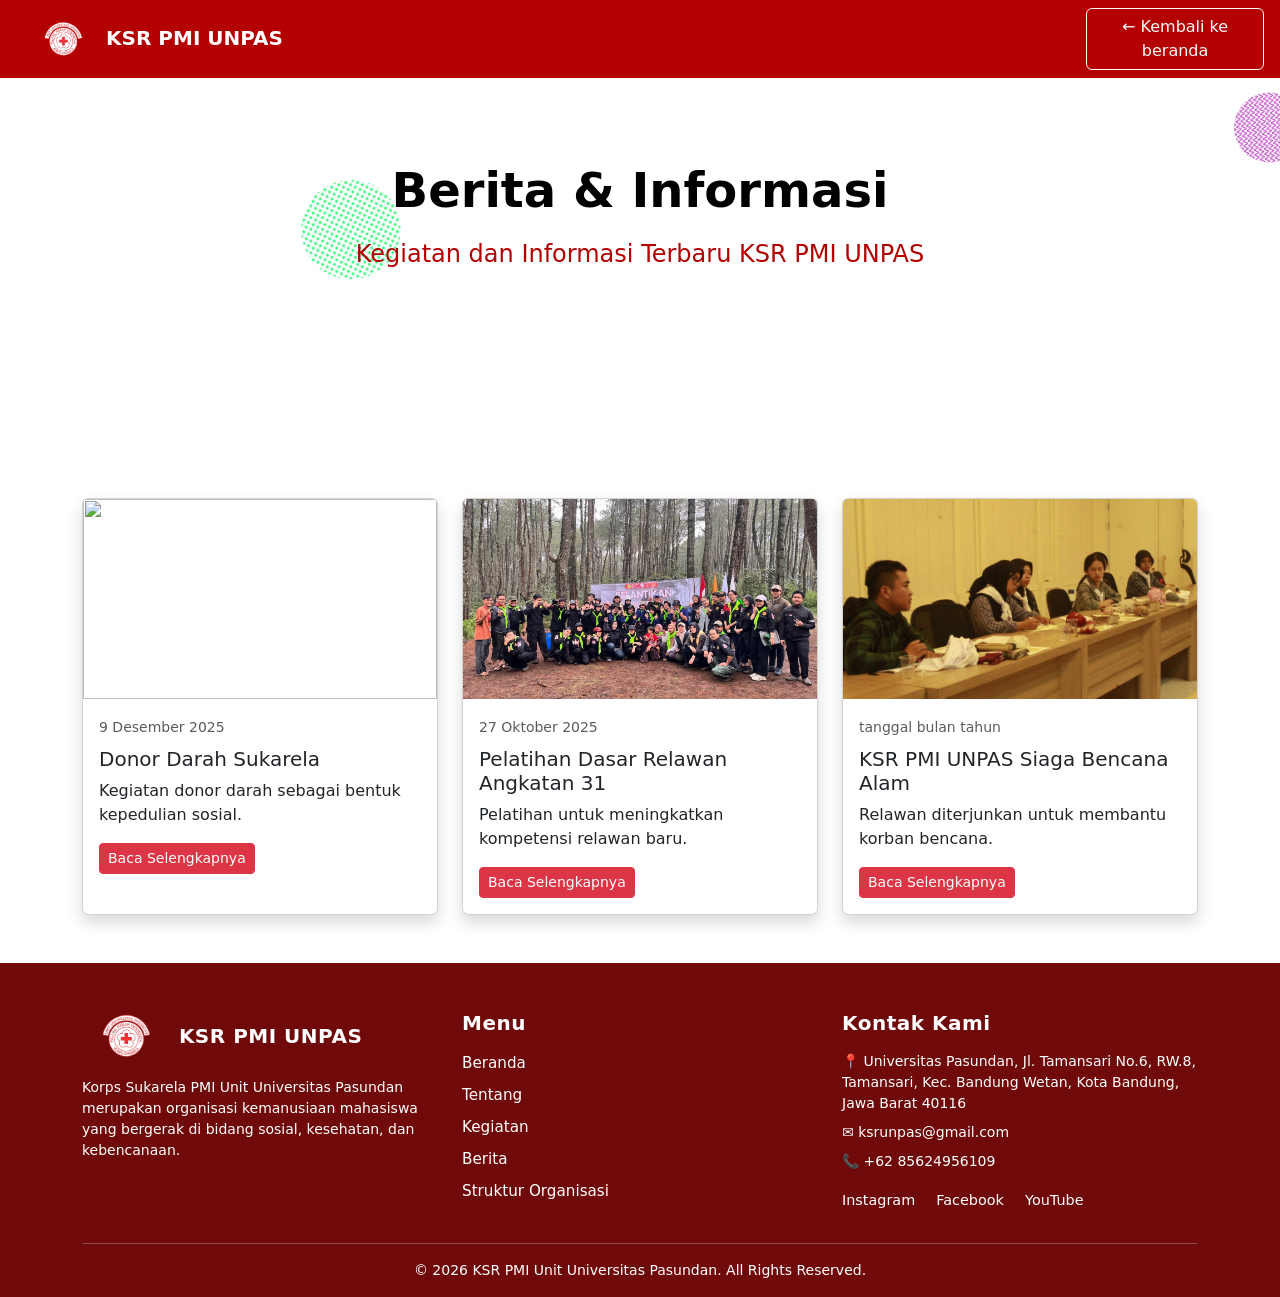
==== berita.html @ 3aa1faac "akhirnya beres" ====
<!DOCTYPE html>
<html lang="id">
  <head>
    <meta charset="UTF-8" />
    <title>Berita | KSR PMI UNPAS</title>
    <meta name="viewport" content="width=device-width, initial-scale=1" />

    <!-- Bootstrap -->
    <link
      href="https://cdn.jsdelivr.net/npm/bootstrap@5.3.2/dist/css/bootstrap.min.css"
      rel="stylesheet"
    />

    <!-- AOS -->
    <link href="https://unpkg.com/aos@2.3.1/dist/aos.css" rel="stylesheet" />

    <link rel="stylesheet" href="css/style.css" />
  </head>
  <body>
    <!-- NAVBAR -->
    <nav class="navbar navbar-expand-lg navbar-dark fixed-top px-3">
      <div class="container">
        <a class="navbar-brand fw-bold" href="index.html">
          <img src="img/ksr.png" height="40" /> KSR PMI UNPAS
        </a>
      </div>
      <a href="index.html" class="btn btn-outline-light ms-auto">
        ← Kembali ke beranda
      </a>
    </nav>

    <!-- HEADER -->
    <section class="hero hero-sm">
      <div class="container text-center text-black">
        <h1 data-aos="fade-up">Berita & Informasi</h1>
        <p data-aos="fade-up" data-aos-delay="200">
          Kegiatan dan Informasi Terbaru KSR PMI UNPAS
        </p>
      </div>
    </section>

    <!-- LIST BERITA -->
    <section class="py-5">
      <div class="container">
        <div class="row g-4">
          <!-- BERITA 1 -->
          <div class="col-md-4" data-aos="fade-up">
            <div class="card h-100 shadow" id="berita">
              <img src="img/berita1.jpg" class="card-img-top" />
              <div class="card-body">
                <small class="text-muted">9 Desember 2025</small>
                <h5 class="mt-2">Donor Darah Sukarela</h5>
                <p>Kegiatan donor darah sebagai bentuk kepedulian sosial.</p>
                <a href="detail-berita.html?id=1" class="btn btn-danger btn-sm">
                  Baca Selengkapnya
                </a>
              </div>
            </div>
          </div>

          <!-- BERITA 2 -->
          <div class="col-md-4" data-aos="fade-up" data-aos-delay="150">
            <div class="card h-100 shadow" id="berita">
              <img src="img/berita2.jpg" class="card-img-top" />
              <div class="card-body">
                <small class="text-muted">27 Oktober 2025</small>
                <h5 class="mt-2">Pelatihan Dasar Relawan Angkatan 31</h5>
                <p>Pelatihan untuk meningkatkan kompetensi relawan baru.</p>
                <a href="detail-berita.html?id=2" class="btn btn-danger btn-sm">
                  Baca Selengkapnya
                </a>
              </div>
            </div>
          </div>

          <!-- BERITA 3 -->
          <div class="col-md-4" data-aos="fade-up" data-aos-delay="300">
            <div class="card h-100 shadow" id="berita">
              <img src="img/berita3.jpg" class="card-img-top" />
              <div class="card-body">
                <small class="text-muted">tanggal bulan tahun</small>
                <h5 class="mt-2">KSR PMI UNPAS Siaga Bencana Alam</h5>
                <p>Relawan diterjunkan untuk membantu korban bencana.</p>
                <a href="detail-berita.html?id=3" class="btn btn-danger btn-sm">
                  Baca Selengkapnya
                </a>
              </div>
            </div>
          </div>
        </div>
      </div>
    </section>

    <!-- FOOTER -->
    <footer class="footer text-white pt-5">
      <div class="container">
        <div class="row g-4">
          <!-- LOGO & DESKRIPSI -->
          <div class="col-md-4">
            <div class="d-flex align-items-center mb-3">
              <img src="img/ksr.png" height="50" class="me-2" />
              <h5 class="fw-bold mb-0">KSR PMI UNPAS</h5>
            </div>
            <p class="small">
              Korps Sukarela PMI Unit Universitas Pasundan merupakan organisasi
              kemanusiaan mahasiswa yang bergerak di bidang sosial, kesehatan,
              dan kebencanaan.
            </p>
          </div>

          <!-- MENU -->
          <div class="col-md-4">
            <h5 class="fw-bold mb-3">Menu</h5>
            <ul class="list-unstyled footer-link">
              <li><a href="#beranda">Beranda</a></li>
              <li><a href="#tentang">Tentang</a></li>
              <li><a href="#kegiatan">Kegiatan</a></li>
              <li><a href="berita.html">Berita</a></li>
              <li><a href="struktur.html">Struktur Organisasi</a></li>
            </ul>
          </div>

          <!-- KONTAK -->
          <div class="col-md-4">
            <h5 class="fw-bold mb-3">Kontak Kami</h5>
            <ul class="list-unstyled small">
              <li class="mb-2">
                📍 Universitas Pasundan, Jl. Tamansari No.6, RW.8, Tamansari,
                Kec. Bandung Wetan, Kota Bandung, Jawa Barat 40116
              </li>
              <li class="mb-2">✉️ ksrunpas@gmail.com</li>
              <li class="mb-2">📞 +62 85624956109</li>
            </ul>

            <!-- SOSIAL MEDIA -->
            <div class="footer-social mt-3">
              <a
                target="_blank"
                href="https://www.instagram.com/ksrunpas?utm_source=ig_web_button_share_sheet&igsh=ZDNlZDc0MzIxNw=="
                class="me-3"
                >Instagram</a
              >
              <a
                target="_blank"
                href="https://www.facebook.com/KsrPmiUnitUnpas/?locale=id_ID"
                class="me-3"
                >Facebook</a
              >
              <a
                target="_blank"
                href="https://www.youtube.com/@ksrunpas8325/videos?app=desktop"
                >YouTube</a
              >
            </div>
          </div>
        </div>

        <hr class="border-light mt-4" />

        <div class="text-center small pb-3">
          © 2026 KSR PMI Unit Universitas Pasundan. All Rights Reserved.
        </div>
      </div>
    </footer>

    <script src="https://cdn.jsdelivr.net/npm/bootstrap@5.3.2/dist/js/bootstrap.bundle.min.js"></script>
    <script src="https://unpkg.com/aos@2.3.1/dist/aos.js"></script>
    <script src="js/script.js"></script>
  </body>
</html>
---- css/style.css ----
html {
  scroll-behavior: smooth;
}
.navbar {
  background: #b30000;
}

section {
  scroll-margin-top: 180px;
}

.hero {
  height: 100vh;
  background-image: url("data:image/svg+xml,%3csvg xmlns='http://www.w3.org/2000/svg' version='1.1' xmlns:xlink='http://www.w3.org/1999/xlink' xmlns:svgjs='http://svgjs.dev/svgjs' width='1920' height='1080' preserveAspectRatio='none' viewBox='0 0 1920 1080'%3e%3cg mask='url(%26quot%3b%23SvgjsMask21244%26quot%3b)' fill='none'%3e%3crect width='1920' height='1080' x='0' y='0' fill='rgba(255%2c 255%2c 255%2c 1)'%3e%3c/rect%3e%3crect width='60' height='60' clip-path='url(%26quot%3b%23SvgjsClipPath21245%26quot%3b)' x='1849.8' y='-9.33' fill='url(%26quot%3b%23SvgjsPattern21246%26quot%3b)' transform='rotate(253.35%2c 1879.8%2c 20.67)'%3e%3c/rect%3e%3ccircle r='134.46788196200924' cx='1130.49' cy='724.34' stroke='rgba(255%2c 0%2c 64%2c 1)' stroke-width='1.68' stroke-dasharray='4%2c 4'%3e%3c/circle%3e%3crect width='238.64' height='238.64' clip-path='url(%26quot%3b%23SvgjsClipPath21247%26quot%3b)' x='493.79' y='156.21' fill='url(%26quot%3b%23SvgjsPattern21248%26quot%3b)' transform='rotate(206.44%2c 613.11%2c 275.53)'%3e%3c/rect%3e%3crect width='168' height='168' clip-path='url(%26quot%3b%23SvgjsClipPath21249%26quot%3b)' x='1630.83' y='68.91' fill='url(%26quot%3b%23SvgjsPattern21250%26quot%3b)' transform='rotate(83.68%2c 1714.83%2c 152.91)'%3e%3c/rect%3e%3crect width='680.96' height='680.96' clip-path='url(%26quot%3b%23SvgjsClipPath21251%26quot%3b)' x='-322.58' y='238.13' fill='url(%26quot%3b%23SvgjsPattern21252%26quot%3b)' transform='rotate(312.42%2c 17.9%2c 578.61)'%3e%3c/rect%3e%3crect width='370.8' height='370.8' clip-path='url(%26quot%3b%23SvgjsClipPath21253%26quot%3b)' x='1577.48' y='519.96' fill='url(%26quot%3b%23SvgjsPattern21254%26quot%3b)' transform='rotate(279.12%2c 1762.88%2c 705.36)'%3e%3c/rect%3e%3ccircle r='90' cx='255.11' cy='872.86' fill='rgba(8%2c 175%2c 129%2c 1)'%3e%3c/circle%3e%3ccircle r='141.05922210403688' cx='1876.45' cy='387.57' stroke='rgba(35%2c 187%2c 203%2c 1)' stroke-width='1.86' stroke-dasharray='3%2c 2'%3e%3c/circle%3e%3c/g%3e%3cdefs%3e%3cmask id='SvgjsMask21244'%3e%3crect width='1920' height='1080' fill='white'%3e%3c/rect%3e%3c/mask%3e%3cpattern x='0' y='0' width='60' height='6' patternUnits='userSpaceOnUse' id='SvgjsPattern21246'%3e%3crect width='60' height='3' x='0' y='0' fill='rgba(8%2c 175%2c 129%2c 1)'%3e%3c/rect%3e%3crect width='60' height='3' x='0' y='3' fill='rgba(0%2c 0%2c 0%2c 0)'%3e%3c/rect%3e%3c/pattern%3e%3cclipPath id='SvgjsClipPath21245'%3e%3ccircle r='15' cx='1879.8' cy='20.67'%3e%3c/circle%3e%3c/clipPath%3e%3cpattern x='0' y='0' width='6.28' height='6.28' patternUnits='userSpaceOnUse' id='SvgjsPattern21248'%3e%3cpath d='M3.14 1L3.14 5.28M1 3.14L5.28 3.14' stroke='rgba(0%2c 243%2c 84%2c 1)' fill='none' stroke-width='1'%3e%3c/path%3e%3c/pattern%3e%3cclipPath id='SvgjsClipPath21247'%3e%3ccircle r='59.66' cx='613.11' cy='275.53'%3e%3c/circle%3e%3c/clipPath%3e%3cpattern x='0' y='0' width='6' height='6' patternUnits='userSpaceOnUse' id='SvgjsPattern21250'%3e%3cpath d='M0 6L3 0L6 6' stroke='rgba(169%2c 0%2c 178%2c 1)' fill='none'%3e%3c/path%3e%3c/pattern%3e%3cclipPath id='SvgjsClipPath21249'%3e%3ccircle r='42' cx='1714.83' cy='152.91'%3e%3c/circle%3e%3c/clipPath%3e%3cpattern x='0' y='0' width='6.08' height='6.08' patternUnits='userSpaceOnUse' id='SvgjsPattern21252'%3e%3cpath d='M0 6.08L3.04 0L6.08 6.08' stroke='rgba(252%2c 255%2c 13%2c 1)' fill='none'%3e%3c/path%3e%3c/pattern%3e%3cclipPath id='SvgjsClipPath21251'%3e%3ccircle r='170.24' cx='17.9' cy='578.61'%3e%3c/circle%3e%3c/clipPath%3e%3cpattern x='0' y='0' width='12.36' height='12.36' patternUnits='userSpaceOnUse' id='SvgjsPattern21254'%3e%3cpath d='M6.18 1L6.18 11.36M1 6.18L11.36 6.18' stroke='rgba(252%2c 255%2c 13%2c 1)' fill='none' stroke-width='1'%3e%3c/path%3e%3c/pattern%3e%3cclipPath id='SvgjsClipPath21253'%3e%3ccircle r='92.7' cx='1762.88' cy='705.36'%3e%3c/circle%3e%3c/clipPath%3e%3c/defs%3e%3c/svg%3e");
  background-size: cover;
  background-attachment: fixed;
  background-repeat: no-repeat;
  background-position: center;
  display: flex;
  align-items: center;
}

.nav-link.active {
  font-weight: bold;
  color: #fff !important;
  border-bottom: 2px solid #fff;
}

.hero h1 {
  font-size: 3rem;
  font-weight: bold;
}

.hero p {
  font-size: 1.5rem;
  margin-top: 1rem;
  color: #b30000;
}

.hero-sm {
  height: 50vh;
}

#berita img {
  height: 200px;
  object-fit: cover;
}

.row img {
  object-fit: cover;
}

.footer {
  background-color: #700a0a;
}

.footer h5 {
  letter-spacing: 0.5px;
}

.footer-link li {
  margin-bottom: 8px;
}

.footer-link a {
  color: #ffffff;
  text-decoration: none;
  font-size: 0.95rem;
}

.footer-link a:hover {
  text-decoration: underline;
  color: #ffdada;
}

.footer-social a {
  color: #ffffff;
  font-size: 0.9rem;
  text-decoration: none;
}

.footer-social a:hover {
  text-decoration: underline;
  color: #ffdada;
}
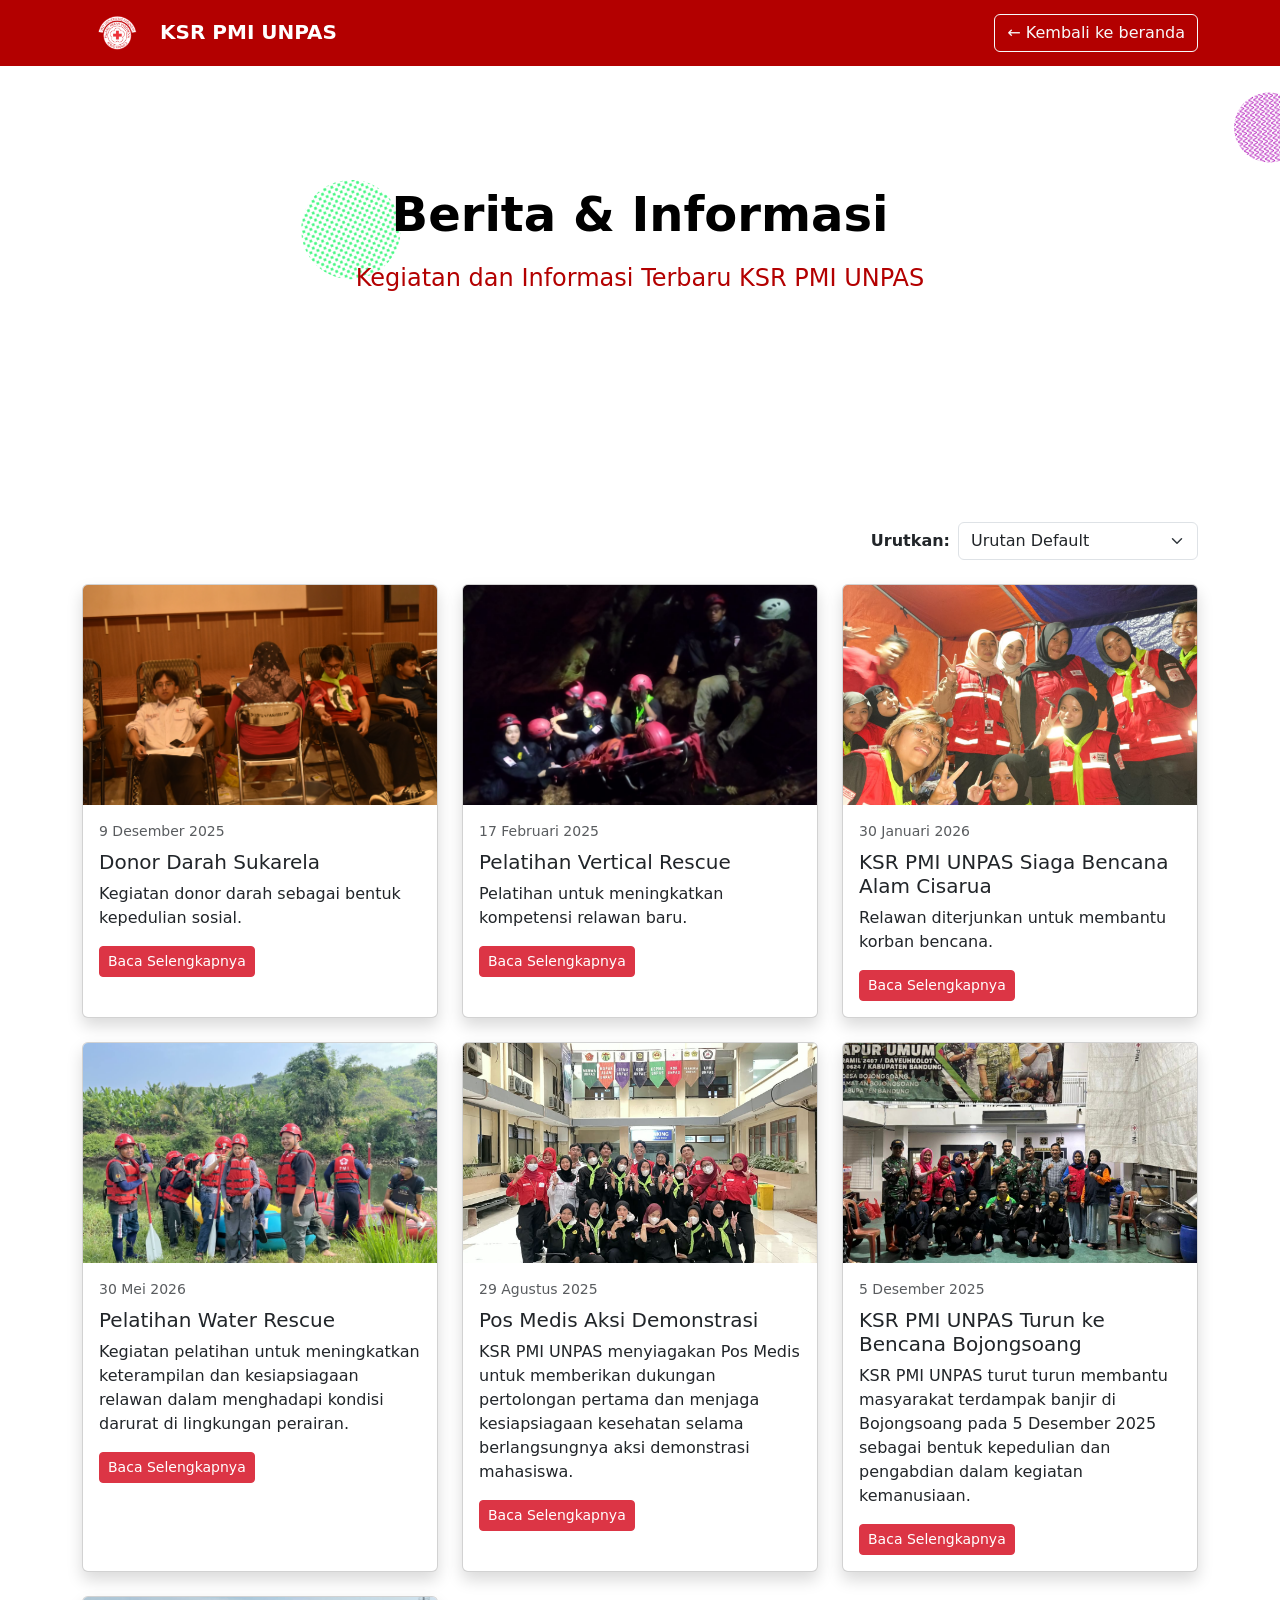
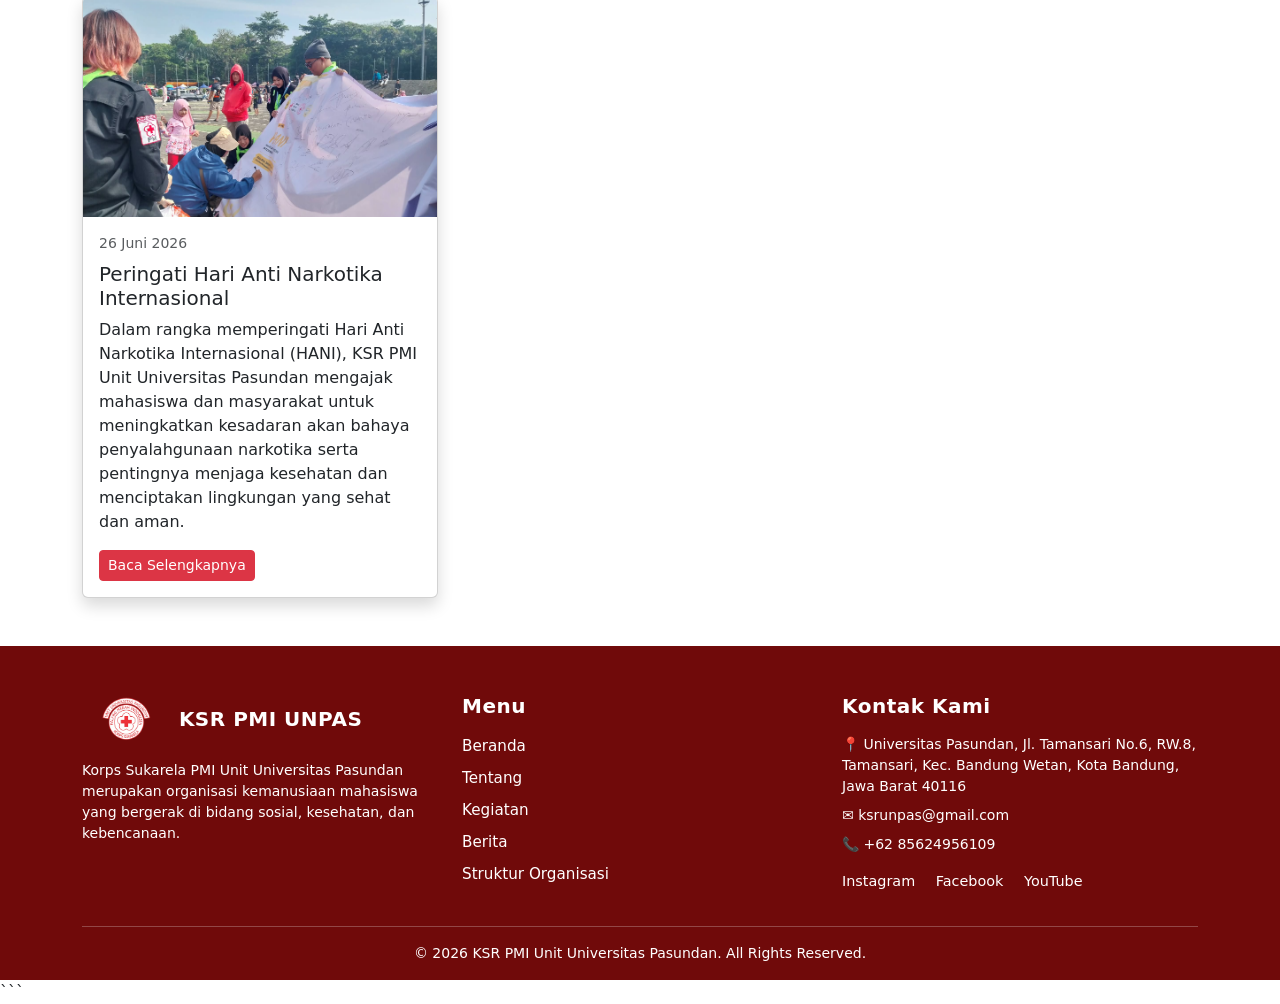
==== commit 2cb7bd8f: "update besar besaran" ====
--- a/berita.html
+++ b/berita.html
@@ -1,3 +1,4 @@
+```html
 <!DOCTYPE html>
 <html lang="id">
   <head>
@@ -5,6 +6,8 @@
     <title>Berita | KSR PMI UNPAS</title>
     <meta name="viewport" content="width=device-width, initial-scale=1" />
 
+    <link rel="icon" href="./img/ksr.png" />
+
     <!-- Bootstrap -->
     <link
       href="https://cdn.jsdelivr.net/npm/bootstrap@5.3.2/dist/css/bootstrap.min.css"
@@ -12,145 +15,478 @@
     />
 
     <!-- AOS -->
-    <link href="https://unpkg.com/aos@2.3.1/dist/aos.css" rel="stylesheet" />
-
+    <link
+      href="https://unpkg.com/aos@2.3.1/dist/aos.css"
+      rel="stylesheet"
+    />
+
+    <!-- CSS -->
     <link rel="stylesheet" href="css/style.css" />
   </head>
+
   <body>
-    <!-- NAVBAR -->
+    <!-- =========================================
+         NAVBAR
+    ========================================== -->
     <nav class="navbar navbar-expand-lg navbar-dark fixed-top px-3">
       <div class="container">
         <a class="navbar-brand fw-bold" href="index.html">
-          <img src="img/ksr.png" height="40" /> KSR PMI UNPAS
+          <img src="img/ksr.png" height="40" alt="Logo KSR PMI UNPAS" />
+          KSR PMI UNPAS
+        </a>
+
+        <a href="index.html" class="btn btn-outline-light ms-auto">
+          ← Kembali ke beranda
         </a>
       </div>
-      <a href="index.html" class="btn btn-outline-light ms-auto">
-        ← Kembali ke beranda
-      </a>
     </nav>
 
-    <!-- HEADER -->
+    <!-- =========================================
+         HEADER
+    ========================================== -->
     <section class="hero hero-sm">
       <div class="container text-center text-black">
         <h1 data-aos="fade-up">Berita & Informasi</h1>
+
         <p data-aos="fade-up" data-aos-delay="200">
           Kegiatan dan Informasi Terbaru KSR PMI UNPAS
         </p>
       </div>
     </section>
 
-    <!-- LIST BERITA -->
+    <!-- =========================================
+         DAFTAR BERITA
+    ========================================== -->
     <section class="py-5">
       <div class="container">
-        <div class="row g-4">
-          <!-- BERITA 1 -->
-          <div class="col-md-4" data-aos="fade-up">
-            <div class="card h-100 shadow" id="berita">
-              <img src="img/berita1.jpg" class="card-img-top" />
-              <div class="card-body">
-                <small class="text-muted">9 Desember 2025</small>
-                <h5 class="mt-2">Donor Darah Sukarela</h5>
-                <p>Kegiatan donor darah sebagai bentuk kepedulian sosial.</p>
-                <a href="detail-berita.html?id=1" class="btn btn-danger btn-sm">
-                  Baca Selengkapnya
-                </a>
-              </div>
-            </div>
-          </div>
-
-          <!-- BERITA 2 -->
-          <div class="col-md-4" data-aos="fade-up" data-aos-delay="150">
-            <div class="card h-100 shadow" id="berita">
-              <img src="img/berita2.jpg" class="card-img-top" />
-              <div class="card-body">
-                <small class="text-muted">27 Oktober 2025</small>
-                <h5 class="mt-2">Pelatihan Dasar Relawan Angkatan 31</h5>
-                <p>Pelatihan untuk meningkatkan kompetensi relawan baru.</p>
-                <a href="detail-berita.html?id=2" class="btn btn-danger btn-sm">
-                  Baca Selengkapnya
-                </a>
-              </div>
-            </div>
-          </div>
-
-          <!-- BERITA 3 -->
-          <div class="col-md-4" data-aos="fade-up" data-aos-delay="300">
-            <div class="card h-100 shadow" id="berita">
-              <img src="img/berita3.jpg" class="card-img-top" />
-              <div class="card-body">
-                <small class="text-muted">tanggal bulan tahun</small>
-                <h5 class="mt-2">KSR PMI UNPAS Siaga Bencana Alam</h5>
-                <p>Relawan diterjunkan untuk membantu korban bencana.</p>
-                <a href="detail-berita.html?id=3" class="btn btn-danger btn-sm">
-                  Baca Selengkapnya
-                </a>
-              </div>
-            </div>
-          </div>
+
+        <!-- =====================================
+             SORTIR BERITA
+        ====================================== -->
+        <div class="d-flex justify-content-end align-items-center mb-4">
+          <label for="sortBerita" class="me-2 fw-semibold">
+            Urutkan:
+          </label>
+
+          <select
+            id="sortBerita"
+            class="form-select"
+            style="max-width: 240px"
+          >
+            <option value="default">Urutan Default</option>
+            <option value="terbaru">Terbaru → Terlama</option>
+            <option value="terlama">Terlama → Terbaru</option>
+          </select>
+        </div>
+
+        <!-- =====================================
+             GRID BERITA
+        ====================================== -->
+        <div class="row g-4" id="daftarBerita">
+
+          <!-- =================================
+               BERITA 1
+          ================================== -->
+          <div
+            class="col-md-4 berita-item"
+            data-date="2025-12-09"
+            data-aos="fade-up"
+          >
+            <div class="card h-100 shadow">
+              <img
+                src="img/berita1.jpg"
+                class="card-img-top"
+                alt="Donor Darah Sukarela"
+              />
+
+              <div class="card-body">
+                <small class="text-muted">
+                  9 Desember 2025
+                </small>
+
+                <h5 class="mt-2">
+                  Donor Darah Sukarela
+                </h5>
+
+                <p>
+                  Kegiatan donor darah sebagai bentuk kepedulian sosial.
+                </p>
+
+                <a
+                  href="detail-berita.html?id=1"
+                  class="btn btn-danger btn-sm"
+                >
+                  Baca Selengkapnya
+                </a>
+              </div>
+            </div>
+          </div>
+
+          <!-- =================================
+               BERITA 2
+          ================================== -->
+          <div
+            class="col-md-4 berita-item"
+            data-date="2025-02-17"
+            data-aos="fade-up"
+            data-aos-delay="150"
+          >
+            <div class="card h-100 shadow">
+              <img
+                src="img/berita2.jpg"
+                class="card-img-top"
+                alt="Pelatihan Vertical Rescue"
+              />
+
+              <div class="card-body">
+                <small class="text-muted">
+                  17 Februari 2025
+                </small>
+
+                <h5 class="mt-2">
+                  Pelatihan Vertical Rescue
+                </h5>
+
+                <p>
+                  Pelatihan untuk meningkatkan kompetensi relawan baru.
+                </p>
+
+                <a
+                  href="detail-berita.html?id=2"
+                  class="btn btn-danger btn-sm"
+                >
+                  Baca Selengkapnya
+                </a>
+              </div>
+            </div>
+          </div>
+
+          <!-- =================================
+               BERITA 3
+          ================================== -->
+          <div
+            class="col-md-4 berita-item"
+            data-date="2026-01-30"
+            data-aos="fade-up"
+            data-aos-delay="300"
+          >
+            <div class="card h-100 shadow">
+              <img
+                src="img/berita3.jpeg"
+                class="card-img-top"
+                alt="Bencana Alam Cisarua"
+              />
+
+              <div class="card-body">
+                <small class="text-muted">
+                  30 Januari 2026
+                </small>
+
+                <h5 class="mt-2">
+                  KSR PMI UNPAS Siaga Bencana Alam Cisarua
+                </h5>
+
+                <p>
+                  Relawan diterjunkan untuk membantu korban bencana.
+                </p>
+
+                <a
+                  href="detail-berita.html?id=3"
+                  class="btn btn-danger btn-sm"
+                >
+                  Baca Selengkapnya
+                </a>
+              </div>
+            </div>
+          </div>
+
+          <!-- =================================
+               BERITA 4
+          ================================== -->
+          <div
+            class="col-md-4 berita-item"
+            data-date="2026-05-30"
+            data-aos="fade-up"
+          >
+            <div class="card h-100 shadow">
+              <img
+                src="img/berita4.jpeg"
+                class="card-img-top"
+                alt="Pelatihan Water Rescue"
+              />
+
+              <div class="card-body">
+                <small class="text-muted">
+                  30 Mei 2026
+                </small>
+
+                <h5 class="mt-2">
+                  Pelatihan Water Rescue
+                </h5>
+
+                <p>
+                  Kegiatan pelatihan untuk meningkatkan keterampilan dan
+                  kesiapsiagaan relawan dalam menghadapi kondisi darurat
+                  di lingkungan perairan.
+                </p>
+
+                <a
+                  href="detail-berita.html?id=4"
+                  class="btn btn-danger btn-sm"
+                >
+                  Baca Selengkapnya
+                </a>
+              </div>
+            </div>
+          </div>
+
+          <!-- =================================
+               BERITA 5
+          ================================== -->
+          <div
+            class="col-md-4 berita-item"
+            data-date="2025-08-29"
+            data-aos="fade-up"
+          >
+            <div class="card h-100 shadow">
+              <img
+                src="img/berita5.jpeg"
+                class="card-img-top"
+                alt="Pos Medis Aksi Demonstrasi"
+              />
+
+              <div class="card-body">
+                <small class="text-muted">
+                  29 Agustus 2025
+                </small>
+
+                <h5 class="mt-2">
+                  Pos Medis Aksi Demonstrasi
+                </h5>
+
+                <p>
+                  KSR PMI UNPAS menyiagakan Pos Medis untuk memberikan
+                  dukungan pertolongan pertama dan menjaga kesiapsiagaan
+                  kesehatan selama berlangsungnya aksi demonstrasi mahasiswa.
+                </p>
+
+                <a
+                  href="detail-berita.html?id=5"
+                  class="btn btn-danger btn-sm"
+                >
+                  Baca Selengkapnya
+                </a>
+              </div>
+            </div>
+          </div>
+
+          <!-- =================================
+               BERITA 6
+          ================================== -->
+          <div
+            class="col-md-4 berita-item"
+            data-date="2025-12-05"
+            data-aos="fade-up"
+          >
+            <div class="card h-100 shadow">
+              <img
+                src="img/berita6.jpg"
+                class="card-img-top"
+                alt="Bencana Bojongsoang"
+              />
+
+              <div class="card-body">
+                <small class="text-muted">
+                  5 Desember 2025
+                </small>
+
+                <h5 class="mt-2">
+                  KSR PMI UNPAS Turun ke Bencana Bojongsoang
+                </h5>
+
+                <p>
+                  KSR PMI UNPAS turut turun membantu masyarakat terdampak
+                  banjir di Bojongsoang pada 5 Desember 2025 sebagai bentuk
+                  kepedulian dan pengabdian dalam kegiatan kemanusiaan.
+                </p>
+
+                <a
+                  href="detail-berita.html?id=6"
+                  class="btn btn-danger btn-sm"
+                >
+                  Baca Selengkapnya
+                </a>
+              </div>
+            </div>
+          </div>
+
+          <!-- =================================
+               BERITA 7
+          ================================== -->
+          <div
+            class="col-md-4 berita-item"
+            data-date="2026-06-26"
+            data-aos="fade-up"
+          >
+            <div class="card h-100 shadow">
+              <img
+                src="img/berita7.jpeg"
+                class="card-img-top"
+                alt="Hari Anti Narkotika Internasional"
+              />
+
+              <div class="card-body">
+                <small class="text-muted">
+                  26 Juni 2026
+                </small>
+
+                <h5 class="mt-2">
+                  Peringati Hari Anti Narkotika Internasional
+                </h5>
+
+                <p>
+                  Dalam rangka memperingati Hari Anti Narkotika Internasional
+                  (HANI), KSR PMI Unit Universitas Pasundan mengajak mahasiswa
+                  dan masyarakat untuk meningkatkan kesadaran akan bahaya
+                  penyalahgunaan narkotika serta pentingnya menjaga kesehatan
+                  dan menciptakan lingkungan yang sehat dan aman.
+                </p>
+
+                <a
+                  href="detail-berita.html?id=7"
+                  class="btn btn-danger btn-sm"
+                >
+                  Baca Selengkapnya
+                </a>
+              </div>
+            </div>
+          </div>
+
         </div>
       </div>
     </section>
 
-    <!-- FOOTER -->
+    <!-- =========================================
+         FOOTER
+    ========================================== -->
     <footer class="footer text-white pt-5">
       <div class="container">
         <div class="row g-4">
+
           <!-- LOGO & DESKRIPSI -->
           <div class="col-md-4">
             <div class="d-flex align-items-center mb-3">
-              <img src="img/ksr.png" height="50" class="me-2" />
-              <h5 class="fw-bold mb-0">KSR PMI UNPAS</h5>
-            </div>
+              <img
+                src="img/ksr.png"
+                height="50"
+                class="me-2"
+                alt="Logo KSR PMI UNPAS"
+              />
+
+              <h5 class="fw-bold mb-0">
+                KSR PMI UNPAS
+              </h5>
+            </div>
+
             <p class="small">
-              Korps Sukarela PMI Unit Universitas Pasundan merupakan organisasi
-              kemanusiaan mahasiswa yang bergerak di bidang sosial, kesehatan,
-              dan kebencanaan.
+              Korps Sukarela PMI Unit Universitas Pasundan merupakan
+              organisasi kemanusiaan mahasiswa yang bergerak di bidang
+              sosial, kesehatan, dan kebencanaan.
             </p>
           </div>
 
           <!-- MENU -->
           <div class="col-md-4">
-            <h5 class="fw-bold mb-3">Menu</h5>
+            <h5 class="fw-bold mb-3">
+              Menu
+            </h5>
+
             <ul class="list-unstyled footer-link">
-              <li><a href="#beranda">Beranda</a></li>
-              <li><a href="#tentang">Tentang</a></li>
-              <li><a href="#kegiatan">Kegiatan</a></li>
-              <li><a href="berita.html">Berita</a></li>
-              <li><a href="struktur.html">Struktur Organisasi</a></li>
+              <li>
+                <a href="index.html#beranda">
+                  Beranda
+                </a>
+              </li>
+
+              <li>
+                <a href="index.html#tentang">
+                  Tentang
+                </a>
+              </li>
+
+              <li>
+                <a href="index.html#kegiatan">
+                  Kegiatan
+                </a>
+              </li>
+
+              <li>
+                <a href="berita.html">
+                  Berita
+                </a>
+              </li>
+
+              <li>
+                <a href="struktur.html">
+                  Struktur Organisasi
+                </a>
+              </li>
             </ul>
           </div>
 
           <!-- KONTAK -->
           <div class="col-md-4">
-            <h5 class="fw-bold mb-3">Kontak Kami</h5>
+            <h5 class="fw-bold mb-3">
+              Kontak Kami
+            </h5>
+
             <ul class="list-unstyled small">
+
               <li class="mb-2">
-                📍 Universitas Pasundan, Jl. Tamansari No.6, RW.8, Tamansari,
-                Kec. Bandung Wetan, Kota Bandung, Jawa Barat 40116
-              </li>
-              <li class="mb-2">✉️ ksrunpas@gmail.com</li>
-              <li class="mb-2">📞 +62 85624956109</li>
+                📍 Universitas Pasundan, Jl. Tamansari No.6, RW.8,
+                Tamansari, Kec. Bandung Wetan, Kota Bandung,
+                Jawa Barat 40116
+              </li>
+
+              <li class="mb-2">
+                ✉️ ksrunpas@gmail.com
+              </li>
+
+              <li class="mb-2">
+                📞 +62 85624956109
+              </li>
+
             </ul>
 
             <!-- SOSIAL MEDIA -->
             <div class="footer-social mt-3">
+
               <a
                 target="_blank"
+                rel="noopener noreferrer"
                 href="https://www.instagram.com/ksrunpas?utm_source=ig_web_button_share_sheet&igsh=ZDNlZDc0MzIxNw=="
                 class="me-3"
-                >Instagram</a
               >
+                Instagram
+              </a>
+
               <a
                 target="_blank"
+                rel="noopener noreferrer"
                 href="https://www.facebook.com/KsrPmiUnitUnpas/?locale=id_ID"
                 class="me-3"
-                >Facebook</a
               >
+                Facebook
+              </a>
+
               <a
                 target="_blank"
+                rel="noopener noreferrer"
                 href="https://www.youtube.com/@ksrunpas8325/videos?app=desktop"
-                >YouTube</a
               >
+                YouTube
+              </a>
+
             </div>
           </div>
         </div>
@@ -158,13 +494,98 @@
         <hr class="border-light mt-4" />
 
         <div class="text-center small pb-3">
-          © 2026 KSR PMI Unit Universitas Pasundan. All Rights Reserved.
+          © 2026 KSR PMI Unit Universitas Pasundan.
+          All Rights Reserved.
         </div>
       </div>
     </footer>
 
-    <script src="https://cdn.jsdelivr.net/npm/bootstrap@5.3.2/dist/js/bootstrap.bundle.min.js"></script>
-    <script src="https://unpkg.com/aos@2.3.1/dist/aos.js"></script>
+    <!-- =========================================
+         BOOTSTRAP JS
+    ========================================== -->
+    <script
+      src="https://cdn.jsdelivr.net/npm/bootstrap@5.3.2/dist/js/bootstrap.bundle.min.js"
+    ></script>
+
+    <!-- =========================================
+         AOS JS
+    ========================================== -->
+    <script
+      src="https://unpkg.com/aos@2.3.1/dist/aos.js"
+    ></script>
+
+    <!-- =========================================
+         CUSTOM JS
+    ========================================== -->
     <script src="js/script.js"></script>
+
+    <!-- =========================================
+         SORTIR BERITA BERDASARKAN TANGGAL
+    ========================================== -->
+    <script>
+      document.addEventListener("DOMContentLoaded", function () {
+        const sortBerita = document.getElementById("sortBerita");
+        const containerBerita = document.getElementById("daftarBerita");
+
+        // Jika elemen tidak ditemukan, hentikan script
+        if (!sortBerita || !containerBerita) {
+          return;
+        }
+
+        // Menyimpan urutan berita ketika pertama kali halaman dibuka
+        const beritaAwal = Array.from(
+          containerBerita.querySelectorAll(".berita-item")
+        );
+
+        // Ketika pilihan sortir berubah
+        sortBerita.addEventListener("change", function () {
+          const pilihan = this.value;
+
+          // Ambil semua berita
+          let berita = Array.from(
+            containerBerita.querySelectorAll(".berita-item")
+          );
+
+          // =====================================
+          // URUTAN DEFAULT
+          // =====================================
+          if (pilihan === "default") {
+            berita = beritaAwal;
+          }
+
+          // =====================================
+          // TERBARU → TERLAMA
+          // =====================================
+          else if (pilihan === "terbaru") {
+            berita.sort(function (a, b) {
+              const tanggalA = new Date(a.dataset.date);
+              const tanggalB = new Date(b.dataset.date);
+
+              return tanggalB - tanggalA;
+            });
+          }
+
+          // =====================================
+          // TERLAMA → TERBARU
+          // =====================================
+          else if (pilihan === "terlama") {
+            berita.sort(function (a, b) {
+              const tanggalA = new Date(a.dataset.date);
+              const tanggalB = new Date(b.dataset.date);
+
+              return tanggalA - tanggalB;
+            });
+          }
+
+          // =====================================
+          // TAMPILKAN KEMBALI BERITA
+          // =====================================
+          berita.forEach(function (item) {
+            containerBerita.appendChild(item);
+          });
+        });
+      });
+    </script>
   </body>
 </html>
+```
--- a/css/style.css
+++ b/css/style.css
@@ -83,3 +83,17 @@
   text-decoration: underline;
   color: #ffdada;
 }
+
+.card-img-top {
+  width: 100%;
+  height: 220px;
+  object-fit: contain;
+  background-color: #f5f5f5;
+}
+
+.foto {
+  width: 100%;
+  height: auto;
+  object-fit: contain;
+  background-color: #f5f5f5;
+}
